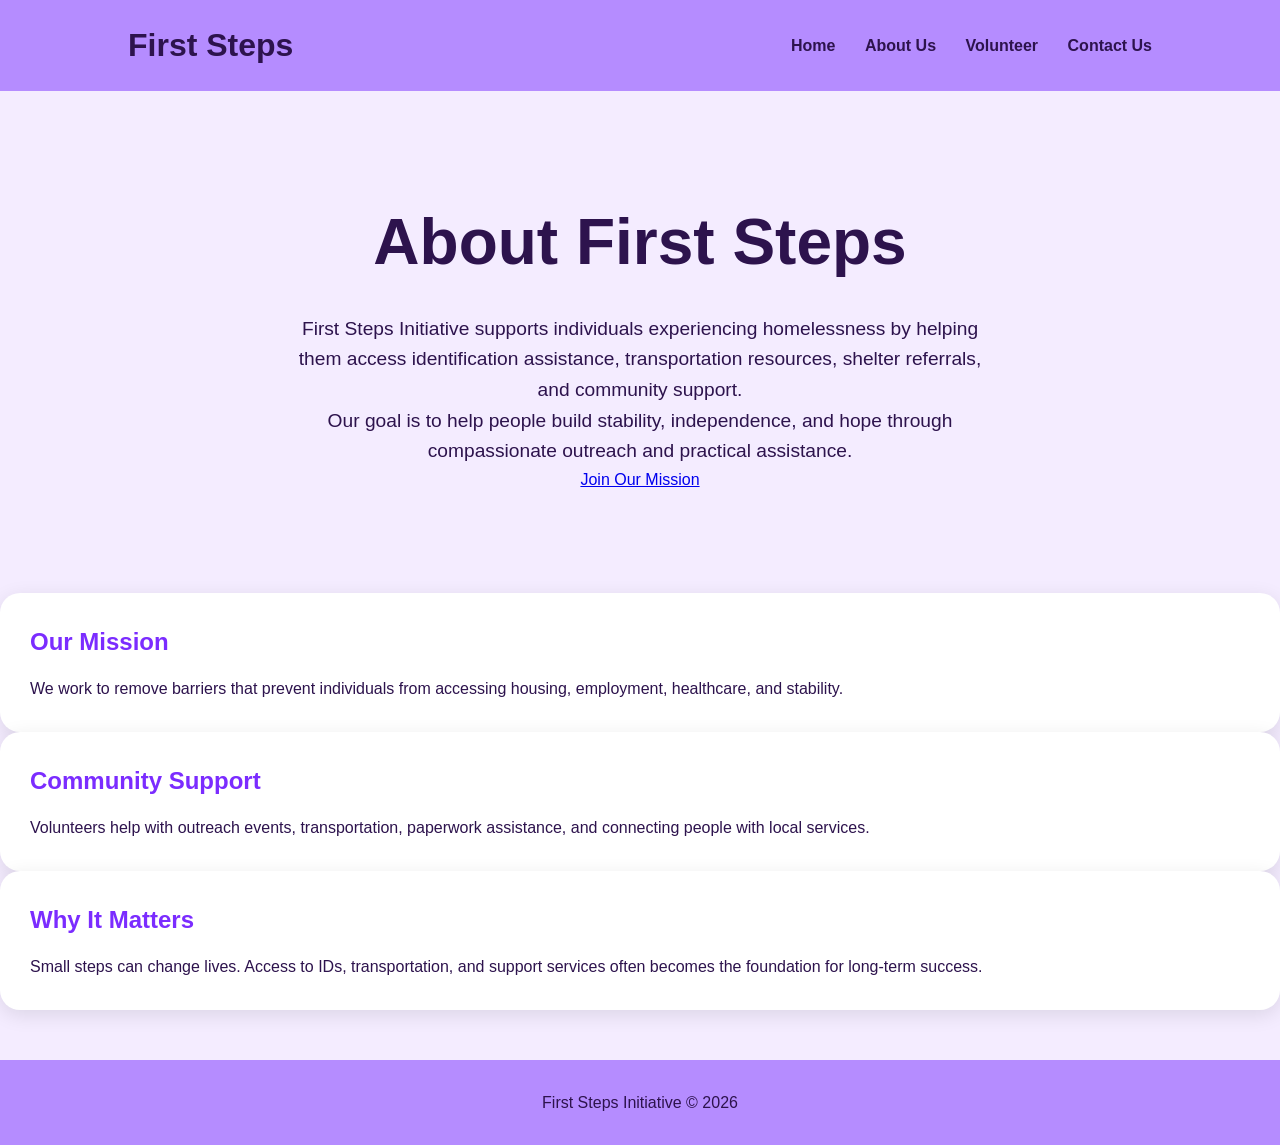
==== about.html @ 7b3c0972 "Fixed about us page" ====
<!DOCTYPE html>
<html lang="en">
<head>
    <meta charset="UTF-8" />
    <meta name="viewport" content="width=device-width, initial-scale=1.0" />
    <title>About Us - First Steps</title>
    <link rel="stylesheet" href="styles.css" />
</head>

<body>

<header>
    <div class="logo">First Steps</div>

    <nav>
        <a href="index.html">Home</a>
        <a href="about.html">About Us</a>
        <a href="volunteer.html">Volunteer</a>
        <a href="contact.html">Contact Us</a>
    </nav>
</header>

<section class="hero">
    <div class="hero-content">

        <div class="hero-text">
            <h1>About First Steps</h1>

            <p>
                First Steps Initiative supports individuals experiencing homelessness
                by helping them access identification assistance, transportation resources,
                shelter referrals, and community support.
            </p>

            <p>
                Our goal is to help people build stability, independence, and hope
                through compassionate outreach and practical assistance.
            </p>

            <a href="volunteer.html" class="btn">
                Join Our Mission
            </a>
        </div>

    </div>
</section>

<section class="cards-section">

    <div class="card">
        <h2>Our Mission</h2>

        <p>
            We work to remove barriers that prevent individuals from accessing housing,
            employment, healthcare, and stability.
        </p>
    </div>

    <div class="card">
        <h2>Community Support</h2>

        <p>
            Volunteers help with outreach events, transportation, paperwork assistance,
            and connecting people with local services.
        </p>
    </div>

    <div class="card">
        <h2>Why It Matters</h2>

        <p>
            Small steps can change lives. Access to IDs, transportation,
            and support services often becomes the foundation for long-term success.
        </p>
    </div>

</section>

<footer>
    <p>First Steps Initiative © 2026</p>
</footer>

</body>
---- styles.css ----
* {
    margin: 0;
    padding: 0;
    box-sizing: border-box;
}

body {
    font-family: Arial, sans-serif;
    background: #f4ecff;
    color: #2d134d;
    line-height: 1.6;
}

/* HEADER */

header {
    background: #b58cff;
    padding: 20px 10%;
    display: flex;
    justify-content: space-between;
    align-items: center;
}

.logo {
    font-size: 2rem;
    font-weight: bold;
}

nav a {
    text-decoration: none;
    color: #2d134d;
    margin-left: 25px;
    font-weight: bold;
    transition: 0.3s;
}

nav a:hover {
    color: white;
}

/* HERO SECTION */

.hero {
    text-align: center;
    padding: 100px 20px;
}

.hero h1 {
    font-size: 4rem;
    margin-bottom: 20px;
}

.hero p {
    max-width: 700px;
    margin: auto;
    font-size: 1.2rem;
}

.hero-btn {
    display: inline-block;
    margin-top: 30px;
    padding: 15px 35px;
    background: #7b2cff;
    color: white;
    text-decoration: none;
    border-radius: 12px;
    font-weight: bold;
    transition: 0.3s;
}

.hero-btn:hover {
    background: #5d16d1;
}

/* CARDS */

.cards {
    display: grid;
    grid-template-columns: repeat(auto-fit, minmax(250px, 1fr));
    gap: 25px;
    padding: 60px 10%;
}

.card {
    background: white;
    padding: 30px;
    border-radius: 20px;
    box-shadow: 0 5px 20px rgba(0,0,0,0.1);
}

.card h2 {
    margin-bottom: 15px;
    color: #7b2cff;
}

/* CONTACT FORM */

.contact-section {
    padding: 80px 10%;
}

.contact-section h1 {
    margin-bottom: 30px;
    text-align: center;
}

form {
    max-width: 600px;
    margin: auto;
    background: white;
    padding: 40px;
    border-radius: 20px;
    box-shadow: 0 5px 20px rgba(0,0,0,0.1);
}

form input,
form textarea {
    width: 100%;
    padding: 15px;
    margin-bottom: 20px;
    border: 1px solid #ccc;
    border-radius: 10px;
    font-size: 1rem;
}

form button {
    background: #7b2cff;
    color: white;
    border: none;
    padding: 15px 30px;
    border-radius: 10px;
    cursor: pointer;
    font-size: 1rem;
    font-weight: bold;
}

form button:hover {
    background: #5d16d1;
}

/* FOOTER */

footer {
    text-align: center;
    padding: 30px;
    background: #b58cff;
    margin-top: 50px;
}

/* MOBILE */

@media(max-width: 768px) {

    header {
        flex-direction: column;
        gap: 15px;
    }

    .hero h1 {
        font-size: 2.5rem;
    }
}
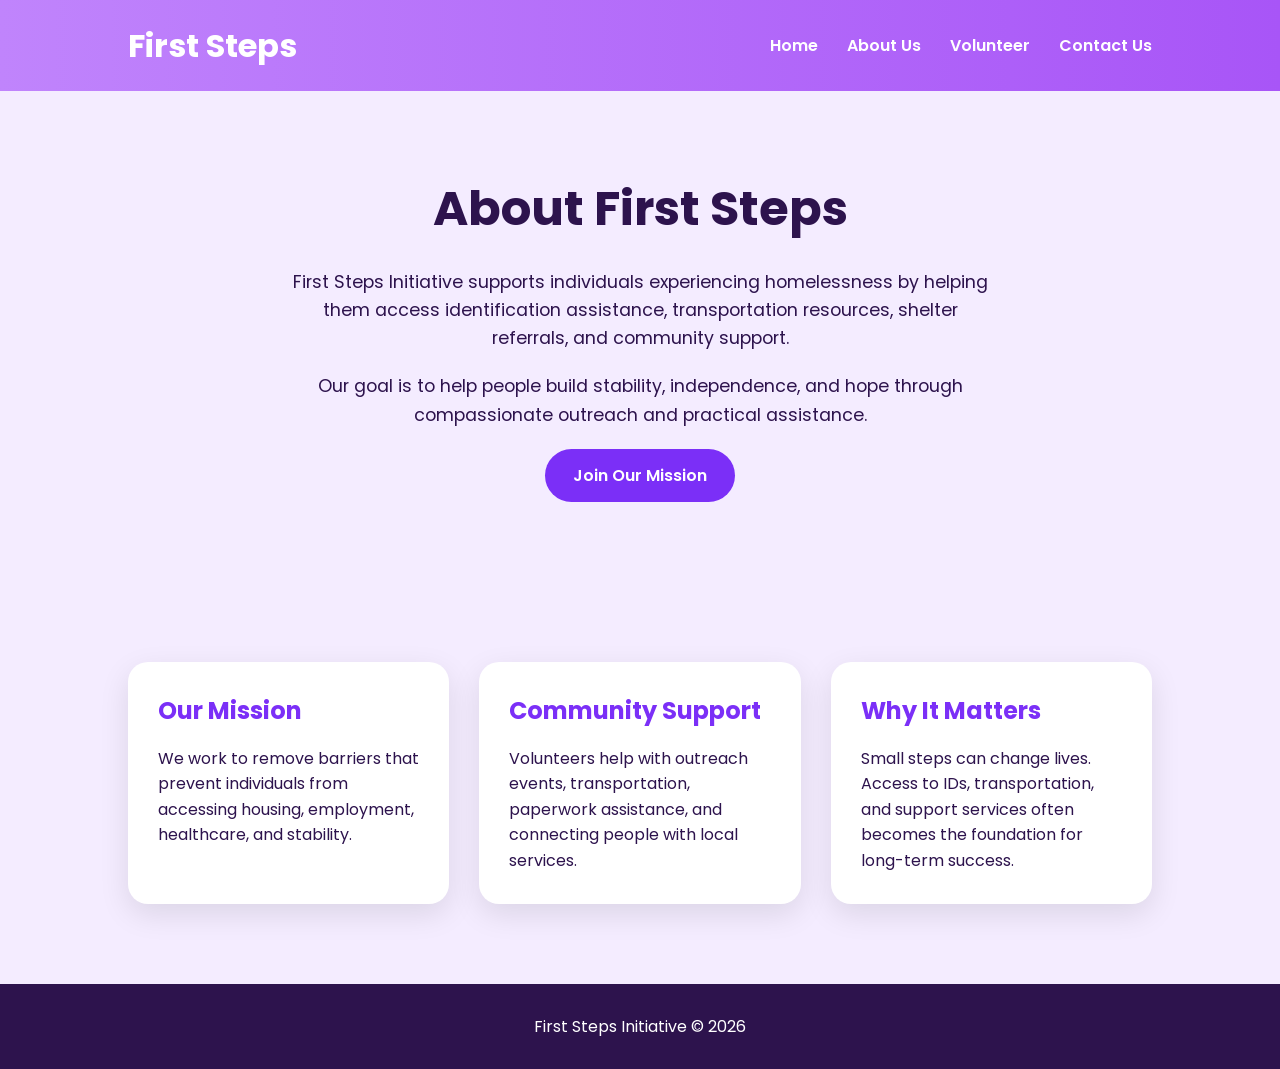
==== commit 65fa02a1: "Font layout" ====
--- a/about.html
+++ b/about.html
@@ -1,6 +1,7 @@
 <!DOCTYPE html>
 <html lang="en">
 <head>
+    <link rel="stylesheet" href="styles.css">
     <meta charset="UTF-8" />
     <meta name="viewport" content="width=device-width, initial-scale=1.0" />
     <title>About Us - First Steps</title>
--- a/styles.css
+++ b/styles.css
@@ -1,3 +1,7 @@
+/* RESET + FONT */
+
+@import url('https://fonts.googleapis.com/css2?family=Poppins:wght@300;400;600;700&display=swap');
+
 * {
     margin: 0;
     padding: 0;
@@ -5,7 +9,7 @@
 }
 
 body {
-    font-family: Arial, sans-serif;
+    font-family: 'Poppins', sans-serif;
     background: #f4ecff;
     color: #2d134d;
     line-height: 1.6;
@@ -14,149 +18,226 @@
 /* HEADER */
 
 header {
-    background: #b58cff;
+    background: linear-gradient(to right, #c084fc, #a855f7);
     padding: 20px 10%;
+
     display: flex;
     justify-content: space-between;
     align-items: center;
+
+    position: sticky;
+    top: 0;
+
+    z-index: 1000;
 }
 
 .logo {
     font-size: 2rem;
-    font-weight: bold;
-}
+    font-weight: 700;
+    color: white;
+}
+
+.logo img {
+    width: 140px;
+}
+
+/* NAVIGATION */
 
 nav a {
     text-decoration: none;
-    color: #2d134d;
+    color: white;
     margin-left: 25px;
-    font-weight: bold;
-    transition: 0.3s;
+    font-weight: 600;
+    transition: 0.3s ease;
 }
 
 nav a:hover {
-    color: white;
-}
-
-/* HERO SECTION */
+    opacity: 0.7;
+}
+
+/* HERO IMAGE SECTION */
+
+.hero-image {
+    height: 85vh;
+
+    background:
+        linear-gradient(rgba(60, 20, 90, 0.6),
+        rgba(60, 20, 90, 0.6)),
+        url('community.jpg');
+
+    background-size: cover;
+    background-position: center;
+
+    display: flex;
+    align-items: center;
+    justify-content: center;
+
+    text-align: center;
+    color: white;
+}
+
+.hero-overlay {
+    max-width: 700px;
+    padding: 20px;
+}
+
+.hero-overlay h1 {
+    font-size: 4rem;
+    margin-bottom: 20px;
+}
+
+.hero-overlay p {
+    font-size: 1.2rem;
+    margin-bottom: 30px;
+}
+
+/* BUTTONS */
+
+.btn {
+    display: inline-block;
+
+    background: #7b2ff7;
+    color: white;
+
+    padding: 14px 28px;
+
+    border-radius: 40px;
+
+    text-decoration: none;
+
+    font-weight: 600;
+
+    transition: 0.3s ease;
+}
+
+.btn:hover {
+    background: #5f1fd1;
+    transform: translateY(-2px);
+}
+
+/* GENERAL SECTIONS */
+
+section {
+    padding: 80px 10%;
+}
+
+/* HERO TEXT */
 
 .hero {
     text-align: center;
-    padding: 100px 20px;
-}
-
-.hero h1 {
-    font-size: 4rem;
-    margin-bottom: 20px;
-}
-
-.hero p {
+}
+
+.hero-text h1 {
+    font-size: 3rem;
+    margin-bottom: 20px;
+}
+
+.hero-text p {
     max-width: 700px;
     margin: auto;
-    font-size: 1.2rem;
-}
-
-.hero-btn {
-    display: inline-block;
-    margin-top: 30px;
-    padding: 15px 35px;
-    background: #7b2cff;
-    color: white;
-    text-decoration: none;
-    border-radius: 12px;
-    font-weight: bold;
-    transition: 0.3s;
-}
-
-.hero-btn:hover {
-    background: #5d16d1;
+    margin-bottom: 20px;
+    font-size: 1.1rem;
 }
 
 /* CARDS */
 
-.cards {
-    display: grid;
-    grid-template-columns: repeat(auto-fit, minmax(250px, 1fr));
-    gap: 25px;
-    padding: 60px 10%;
+.cards-section {
+    display: flex;
+    gap: 30px;
+    flex-wrap: wrap;
 }
 
 .card {
     background: white;
+
     padding: 30px;
+
     border-radius: 20px;
-    box-shadow: 0 5px 20px rgba(0,0,0,0.1);
+
+    box-shadow: 0 10px 30px rgba(0,0,0,0.1);
+
+    flex: 1;
+    min-width: 250px;
+
+    transition: 0.3s ease;
+}
+
+.card:hover {
+    transform: translateY(-5px);
 }
 
 .card h2 {
     margin-bottom: 15px;
-    color: #7b2cff;
+    color: #7b2ff7;
 }
 
 /* CONTACT FORM */
 
-.contact-section {
-    padding: 80px 10%;
-}
-
-.contact-section h1 {
-    margin-bottom: 30px;
-    text-align: center;
-}
-
-form {
+.contact-form {
     max-width: 600px;
     margin: auto;
+
     background: white;
+
     padding: 40px;
+
     border-radius: 20px;
-    box-shadow: 0 5px 20px rgba(0,0,0,0.1);
-}
-
-form input,
-form textarea {
+
+    box-shadow: 0 10px 30px rgba(0,0,0,0.1);
+}
+
+.contact-form input,
+.contact-form textarea {
     width: 100%;
+
     padding: 15px;
-    margin-bottom: 20px;
-    border: 1px solid #ccc;
+
+    margin-bottom: 20px;
+
+    border: 1px solid #ddd;
+
     border-radius: 10px;
+
     font-size: 1rem;
 }
 
-form button {
-    background: #7b2cff;
-    color: white;
+.contact-form button {
     border: none;
-    padding: 15px 30px;
-    border-radius: 10px;
     cursor: pointer;
-    font-size: 1rem;
-    font-weight: bold;
-}
-
-form button:hover {
-    background: #5d16d1;
 }
 
 /* FOOTER */
 
 footer {
+    background: #2d134d;
+    color: white;
+
     text-align: center;
+
     padding: 30px;
-    background: #b58cff;
-    margin-top: 50px;
-}
-
-/* MOBILE */
-
-@media(max-width: 768px) {
+}
+
+/* MOBILE RESPONSIVE */
+
+@media (max-width: 768px) {
 
     header {
         flex-direction: column;
         gap: 15px;
     }
 
-    .hero h1 {
+    nav {
+        display: flex;
+        flex-wrap: wrap;
+        justify-content: center;
+    }
+
+    .hero-overlay h1 {
         font-size: 2.5rem;
     }
+
+    .cards-section {
+        flex-direction: column;
+    }
+
 }
--- a/styles.css
+++ b/styles.css
@@ -1,3 +1,7 @@
+/* RESET + FONT */
+
+@import url('https://fonts.googleapis.com/css2?family=Poppins:wght@300;400;600;700&display=swap');
+
 * {
     margin: 0;
     padding: 0;
@@ -5,7 +9,7 @@
 }
 
 body {
-    font-family: Arial, sans-serif;
+    font-family: 'Poppins', sans-serif;
     background: #f4ecff;
     color: #2d134d;
     line-height: 1.6;
@@ -14,149 +18,226 @@
 /* HEADER */
 
 header {
-    background: #b58cff;
+    background: linear-gradient(to right, #c084fc, #a855f7);
     padding: 20px 10%;
+
     display: flex;
     justify-content: space-between;
     align-items: center;
+
+    position: sticky;
+    top: 0;
+
+    z-index: 1000;
 }
 
 .logo {
     font-size: 2rem;
-    font-weight: bold;
-}
+    font-weight: 700;
+    color: white;
+}
+
+.logo img {
+    width: 140px;
+}
+
+/* NAVIGATION */
 
 nav a {
     text-decoration: none;
-    color: #2d134d;
+    color: white;
     margin-left: 25px;
-    font-weight: bold;
-    transition: 0.3s;
+    font-weight: 600;
+    transition: 0.3s ease;
 }
 
 nav a:hover {
-    color: white;
-}
-
-/* HERO SECTION */
+    opacity: 0.7;
+}
+
+/* HERO IMAGE SECTION */
+
+.hero-image {
+    height: 85vh;
+
+    background:
+        linear-gradient(rgba(60, 20, 90, 0.6),
+        rgba(60, 20, 90, 0.6)),
+        url('community.jpg');
+
+    background-size: cover;
+    background-position: center;
+
+    display: flex;
+    align-items: center;
+    justify-content: center;
+
+    text-align: center;
+    color: white;
+}
+
+.hero-overlay {
+    max-width: 700px;
+    padding: 20px;
+}
+
+.hero-overlay h1 {
+    font-size: 4rem;
+    margin-bottom: 20px;
+}
+
+.hero-overlay p {
+    font-size: 1.2rem;
+    margin-bottom: 30px;
+}
+
+/* BUTTONS */
+
+.btn {
+    display: inline-block;
+
+    background: #7b2ff7;
+    color: white;
+
+    padding: 14px 28px;
+
+    border-radius: 40px;
+
+    text-decoration: none;
+
+    font-weight: 600;
+
+    transition: 0.3s ease;
+}
+
+.btn:hover {
+    background: #5f1fd1;
+    transform: translateY(-2px);
+}
+
+/* GENERAL SECTIONS */
+
+section {
+    padding: 80px 10%;
+}
+
+/* HERO TEXT */
 
 .hero {
     text-align: center;
-    padding: 100px 20px;
-}
-
-.hero h1 {
-    font-size: 4rem;
-    margin-bottom: 20px;
-}
-
-.hero p {
+}
+
+.hero-text h1 {
+    font-size: 3rem;
+    margin-bottom: 20px;
+}
+
+.hero-text p {
     max-width: 700px;
     margin: auto;
-    font-size: 1.2rem;
-}
-
-.hero-btn {
-    display: inline-block;
-    margin-top: 30px;
-    padding: 15px 35px;
-    background: #7b2cff;
-    color: white;
-    text-decoration: none;
-    border-radius: 12px;
-    font-weight: bold;
-    transition: 0.3s;
-}
-
-.hero-btn:hover {
-    background: #5d16d1;
+    margin-bottom: 20px;
+    font-size: 1.1rem;
 }
 
 /* CARDS */
 
-.cards {
-    display: grid;
-    grid-template-columns: repeat(auto-fit, minmax(250px, 1fr));
-    gap: 25px;
-    padding: 60px 10%;
+.cards-section {
+    display: flex;
+    gap: 30px;
+    flex-wrap: wrap;
 }
 
 .card {
     background: white;
+
     padding: 30px;
+
     border-radius: 20px;
-    box-shadow: 0 5px 20px rgba(0,0,0,0.1);
+
+    box-shadow: 0 10px 30px rgba(0,0,0,0.1);
+
+    flex: 1;
+    min-width: 250px;
+
+    transition: 0.3s ease;
+}
+
+.card:hover {
+    transform: translateY(-5px);
 }
 
 .card h2 {
     margin-bottom: 15px;
-    color: #7b2cff;
+    color: #7b2ff7;
 }
 
 /* CONTACT FORM */
 
-.contact-section {
-    padding: 80px 10%;
-}
-
-.contact-section h1 {
-    margin-bottom: 30px;
-    text-align: center;
-}
-
-form {
+.contact-form {
     max-width: 600px;
     margin: auto;
+
     background: white;
+
     padding: 40px;
+
     border-radius: 20px;
-    box-shadow: 0 5px 20px rgba(0,0,0,0.1);
-}
-
-form input,
-form textarea {
+
+    box-shadow: 0 10px 30px rgba(0,0,0,0.1);
+}
+
+.contact-form input,
+.contact-form textarea {
     width: 100%;
+
     padding: 15px;
-    margin-bottom: 20px;
-    border: 1px solid #ccc;
+
+    margin-bottom: 20px;
+
+    border: 1px solid #ddd;
+
     border-radius: 10px;
+
     font-size: 1rem;
 }
 
-form button {
-    background: #7b2cff;
-    color: white;
+.contact-form button {
     border: none;
-    padding: 15px 30px;
-    border-radius: 10px;
     cursor: pointer;
-    font-size: 1rem;
-    font-weight: bold;
-}
-
-form button:hover {
-    background: #5d16d1;
 }
 
 /* FOOTER */
 
 footer {
+    background: #2d134d;
+    color: white;
+
     text-align: center;
+
     padding: 30px;
-    background: #b58cff;
-    margin-top: 50px;
-}
-
-/* MOBILE */
-
-@media(max-width: 768px) {
+}
+
+/* MOBILE RESPONSIVE */
+
+@media (max-width: 768px) {
 
     header {
         flex-direction: column;
         gap: 15px;
     }
 
-    .hero h1 {
+    nav {
+        display: flex;
+        flex-wrap: wrap;
+        justify-content: center;
+    }
+
+    .hero-overlay h1 {
         font-size: 2.5rem;
     }
+
+    .cards-section {
+        flex-direction: column;
+    }
+
 }
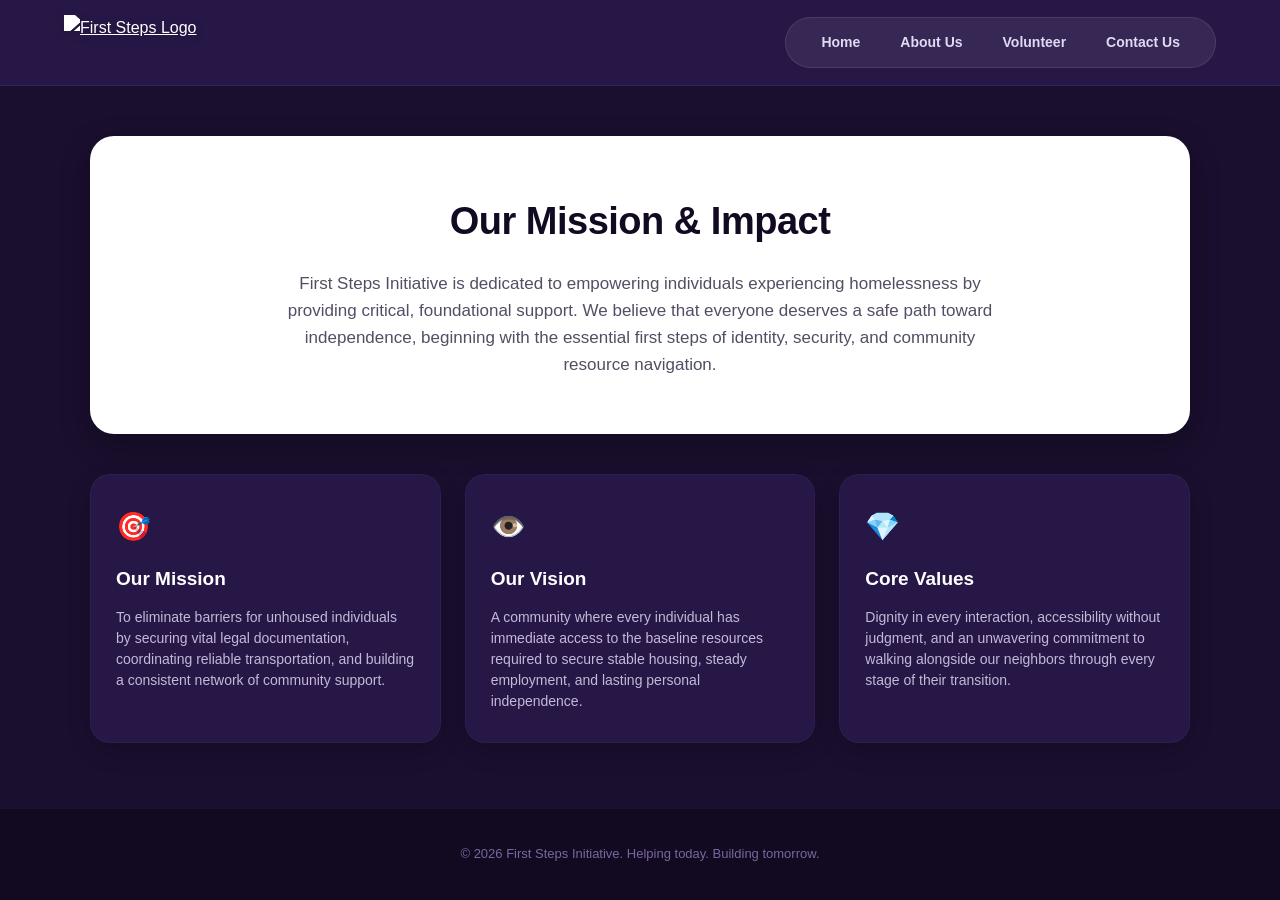
==== commit f7674c2c: "Restarted website" ====
--- a/about.html
+++ b/about.html
@@ -1,84 +1,61 @@
 <!DOCTYPE html>
 <html lang="en">
 <head>
+    <meta charset="UTF-8">
+    <meta name="viewport" content="width=device-width, initial-scale=1.0">
+    <title>About Us - First Steps Initiative</title>
     <link rel="stylesheet" href="styles.css">
-    <meta charset="UTF-8" />
-    <meta name="viewport" content="width=device-width, initial-scale=1.0" />
-    <title>About Us - First Steps</title>
-    <link rel="stylesheet" href="styles.css" />
 </head>
-
 <body>
 
-<header>
-    <div class="logo">First Steps</div>
-
-    <nav>
-        <a href="index.html">Home</a>
-        <a href="about.html">About Us</a>
-        <a href="volunteer.html">Volunteer</a>
-        <a href="contact.html">Contact Us</a>
-    </nav>
-</header>
-
-<section class="hero">
-    <div class="hero-content">
-
-        <div class="hero-text">
-            <h1>About First Steps</h1>
-
-            <p>
-                First Steps Initiative supports individuals experiencing homelessness
-                by helping them access identification assistance, transportation resources,
-                shelter referrals, and community support.
-            </p>
-
-            <p>
-                Our goal is to help people build stability, independence, and hope
-                through compassionate outreach and practical assistance.
-            </p>
-
-            <a href="volunteer.html" class="btn">
-                Join Our Mission
+    <header class="main-header">
+        <div class="logo-container">
+            <a href="index.html">
+                <img src="images/firststepslogo.png" alt="First Steps Logo" class="logo-img">
             </a>
         </div>
+        <nav class="nav-bubble">
+            <a href="index.html">Home</a>
+            <a href="about.html">About Us</a>
+            <a href="volunteer.html">Volunteer</a>
+            <a href="contact.html">Contact Us</a>
+        </nav>
+    </header>
 
-    </div>
-</section>
+    <main class="page-container">
+        
+        <section class="hero-card">
+            <h1>Our Mission & Impact</h1>
+            <p>First Steps Initiative is dedicated to empowering individuals experiencing homelessness by providing critical, foundational support. We believe that everyone deserves a safe path toward independence, beginning with the essential first steps of identity, security, and community resource navigation.</p>
+        </section>
 
-<section class="cards-section">
+        <section class="services-grid">
+            
+            <div class="service-card">
+                <div class="card-icon">🎯</div>
+                <h3>Our Mission</h3>
+                <p>To eliminate barriers for unhoused individuals by securing vital legal documentation, coordinating reliable transportation, and building a consistent network of community support.</p>
+            </div>
 
-    <div class="card">
-        <h2>Our Mission</h2>
+            <div class="service-card">
+                <div class="card-icon">👁️</div>
+                <h3>Our Vision</h3>
+                <p>A community where every individual has immediate access to the baseline resources required to secure stable housing, steady employment, and lasting personal independence.</p>
+            </div>
 
-        <p>
-            We work to remove barriers that prevent individuals from accessing housing,
-            employment, healthcare, and stability.
-        </p>
-    </div>
+            <div class="service-card">
+                <div class="card-icon">💎</div>
+                <h3>Core Values</h3>
+                <p>Dignity in every interaction, accessibility without judgment, and an unwavering commitment to walking alongside our neighbors through every stage of their transition.</p>
+            </div>
 
-    <div class="card">
-        <h2>Community Support</h2>
+        </section>
 
-        <p>
-            Volunteers help with outreach events, transportation, paperwork assistance,
-            and connecting people with local services.
-        </p>
-    </div>
+    </main>
 
-    <div class="card">
-        <h2>Why It Matters</h2>
+    <footer class="main-footer">
+        <p>&copy; 2026 First Steps Initiative. Helping today. Building tomorrow.</p>
+    </footer>
 
-        <p>
-            Small steps can change lives. Access to IDs, transportation,
-            and support services often becomes the foundation for long-term success.
-        </p>
-    </div>
-
-</section>
-
-<footer>
-    <p>First Steps Initiative © 2026</p>
-</footer>
-
-</body>+</body>
+</html>
--- a/styles.css
+++ b/styles.css
@@ -1,7 +1,6 @@
-/* RESET + FONT */
-
-@import url('https://fonts.googleapis.com/css2?family=Poppins:wght@300;400;600;700&display=swap');
-
+/* ==========================================
+   1. CORE GLOBAL STYLES & BACKGROUND
+   ========================================== */
 * {
     margin: 0;
     padding: 0;
@@ -9,235 +8,277 @@
 }
 
 body {
-    font-family: 'Poppins', sans-serif;
-    background: #f4ecff;
-    color: #2d134d;
+    font-family: -apple-system, BlinkMacSystemFont, "Segoe UI", Roboto, Helvetica, Arial, sans-serif;
+    background-color: #1a0f2e; /* Deep, rich premium dark purple canvas */
+    color: #ffffff;
     line-height: 1.6;
-}
-
-/* HEADER */
-
-header {
-    background: linear-gradient(to right, #c084fc, #a855f7);
-    padding: 20px 10%;
-
+    display: flex;
+    flex-direction: column;
+    min-height: 100vh;
+}
+
+/* Container keeping your elements neatly spaced */
+.page-container {
+    max-width: 1100px;
+    width: 90%;
+    margin: 50px auto;
+    flex: 1;
+}
+
+/* ==========================================
+   2. REFRESHED NAV BAR STYLES
+   ========================================== */
+.main-header {
+    background-color: #271747; /* Slightly lighter deep purple for depth */
+    padding: 15px 5%;
     display: flex;
     justify-content: space-between;
     align-items: center;
-
-    position: sticky;
-    top: 0;
-
-    z-index: 1000;
-}
-
-.logo {
-    font-size: 2rem;
+    border-bottom: 1px solid rgba(255, 255, 255, 0.05);
+}
+
+.logo-img {
+    height: 55px;
+    width: auto;
+    display: block;
+    /* Keeps logo perfectly clean on dark backgrounds */
+    filter: brightness(0) invert(1) drop-shadow(0 2px 4px rgba(0,0,0,0.2)); 
+}
+
+/* The Navigation Capsule Pill */
+header nav.nav-bubble {
+    display: inline-flex;
+    background-color: rgba(255, 255, 255, 0.07); /* Smooth glassmorphic look */
+    padding: 5px 15px;            
+    border-radius: 50px;          
+    align-items: center;
+    border: 1px solid rgba(255, 255, 255, 0.1);
+}
+
+header nav.nav-bubble a {
+    color: #e2d9f3;    
+    margin: 0 4px;               
+    padding: 8px 16px;
+    text-decoration: none;
+    font-weight: 600;
+    font-size: 14px;
+    transition: all 0.25s ease;    
+    border-radius: 25px;
+}
+
+/* Crisp White Hover Button Tab */
+header nav.nav-bubble a:hover {
+    background-color: #ffffff; 
+    color: #1a0f2e;            
+    box-shadow: 0 4px 12px rgba(0, 0, 0, 0.15); 
+}
+
+/* ==========================================
+   3. MODERN HERO BLOCK
+   ========================================== */
+.hero-card {
+    background: #ffffff;
+    color: #1a0f2e; /* Deep purple contrast text */
+    padding: 55px 40px;
+    border-radius: 24px; /* Sleek modern rounding */
+    text-align: center;
+    box-shadow: 0 10px 30px rgba(0, 0, 0, 0.3);
+    margin-bottom: 40px;
+    display: flex;
+    flex-direction: column;
+    align-items: center;
+}
+
+.hero-card h1 {
+    font-size: 38px;
+    font-weight: 800;
+    margin-bottom: 18px;
+    letter-spacing: -0.5px;
+    color: #120a21;
+}
+
+.hero-card p {
+    color: #554d63;
+    font-size: 17px;
+    max-width: 720px;
+    margin: 0 auto;
+}
+
+/* Horizontal Tagline Subtext Divider Grid */
+.tagline-container {
+    margin: 25px 0 5px 0;
+    font-size: 13px;
     font-weight: 700;
-    color: white;
-}
-
-.logo img {
-    width: 140px;
-}
-
-/* NAVIGATION */
-
-nav a {
+    color: #7b669e;
+    text-transform: uppercase;
+    letter-spacing: 1px;
+}
+
+.tag-divider {
+    color: #8a4fff; 
+    margin: 0 10px;
+}
+
+/* ==========================================
+   4. SEAMLESS CALL-TO-ACTION BUTTON
+   ========================================== */
+.hero-btn {
+    display: inline-block;
+    background-color: #8a4fff; /* Bright royal purple accent */
+    color: #ffffff !important;
+    padding: 14px 36px;
     text-decoration: none;
-    color: white;
-    margin-left: 25px;
     font-weight: 600;
-    transition: 0.3s ease;
-}
-
-nav a:hover {
-    opacity: 0.7;
-}
-
-/* HERO IMAGE SECTION */
-
-.hero-image {
-    height: 85vh;
-
-    background:
-        linear-gradient(rgba(60, 20, 90, 0.6),
-        rgba(60, 20, 90, 0.6)),
-        url('community.jpg');
-
-    background-size: cover;
-    background-position: center;
-
-    display: flex;
-    align-items: center;
-    justify-content: center;
-
+    font-size: 16px;
+    border-radius: 50px;
+    margin-top: 25px;
+    transition: all 0.2s cubic-bezier(0.4, 0, 0.2, 1);
+    box-shadow: 0 4px 15px rgba(138, 79, 255, 0.3);
+}
+
+.hero-btn:hover {
+    background-color: #7236e2;
+    transform: translateY(-2px);
+    box-shadow: 0 6px 20px rgba(138, 79, 255, 0.45);
+}
+
+/* ==========================================
+   5. THREE-COLUMN SERVICE CARD GRID
+   ========================================== */
+.services-grid {
+    display: flex;
+    justify-content: space-between;
+    gap: 24px;
+}
+
+.service-card {
+    background: #271747; /* Matches internal container color palette */
+    padding: 30px 25px;
+    border-radius: 20px;
+    flex: 1;
+    border: 1px solid rgba(255, 255, 255, 0.03);
+    box-shadow: 0 8px 24px rgba(0, 0, 0, 0.15);
+    transition: transform 0.2s ease, border-color 0.2s ease;
+}
+
+.service-card:hover {
+    transform: translateY(-4px);
+    border-color: rgba(138, 79, 255, 0.3);
+}
+
+.card-icon {
+    font-size: 28px;
+    margin-bottom: 15px;
+}
+
+.service-card h3 {
+    font-size: 19px;
+    font-weight: 700;
+    margin-bottom: 12px;
+    color: #ffffff;
+}
+
+.service-card p {
+    color: #c4b9d8;
+    font-size: 14px;
+    line-height: 1.5;
+}
+
+/* Responsive optimization for smaller monitors/laptops */
+/* Responsive optimization for mobile phones */
+@media (max-width: 768px) {
+    .main-header {
+        flex-direction: column; /* Stacks logo above the menu on small phones */
+        gap: 15px;
+        text-align: center;
+    }
+
+    .services-grid {
+        flex-direction: column; /* Stacks the lower cards vertically */
+    }
+    
+    .hero-card h1 {
+        font-size: 28px; /* Slightly shrinks text so headers don't look giant on a phone */
+    }
+}
+
+/* ==========================================
+   6. CLEAN FOOTER STYLES
+   ========================================== */
+.main-footer {
     text-align: center;
-    color: white;
-}
-
-.hero-overlay {
-    max-width: 700px;
-    padding: 20px;
-}
-
-.hero-overlay h1 {
-    font-size: 4rem;
-    margin-bottom: 20px;
-}
-
-.hero-overlay p {
-    font-size: 1.2rem;
-    margin-bottom: 30px;
-}
-
-/* BUTTONS */
-
-.btn {
-    display: inline-block;
-
-    background: #7b2ff7;
-    color: white;
-
-    padding: 14px 28px;
-
-    border-radius: 40px;
-
-    text-decoration: none;
-
-    font-weight: 600;
-
-    transition: 0.3s ease;
-}
-
-.btn:hover {
-    background: #5f1fd1;
-    transform: translateY(-2px);
-}
-
-/* GENERAL SECTIONS */
-
-section {
-    padding: 80px 10%;
-}
-
-/* HERO TEXT */
-
-.hero {
+    padding: 35px 20px;
+    background-color: #120a21;
+    color: #7b669e;
+    font-size: 13px;
+    border-top: 1px solid rgba(255, 255, 255, 0.03);
+}
+
+/* ==========================================
+   7. VOLUNTEER FORM SPECIFIC STYLES
+   ========================================== */
+.layout-split {
+    align-items: stretch;
+}
+
+.info-panel {
+    background: #271747;
+}
+
+.form-panel {
+    background: #271747;
+    text-align: left;
+}
+
+.volunteer-form {
+    display: flex;
+    flex-direction: column;
+    gap: 15px;
+}
+
+.form-group {
+    display: flex;
+    flex-direction: column;
+    gap: 6px;
+}
+
+.form-group label {
+    font-size: 12px;
+    font-weight: 700;
+    text-transform: uppercase;
+    color: #e2d9f3;
+    letter-spacing: 0.5px;
+}
+
+.form-group input,
+.form-group select,
+.form-group textarea {
+    width: 100%;
+    padding: 12px;
+    background-color: #1a0f2e;
+    border: 1px solid rgba(255, 255, 255, 0.1);
+    border-radius: 8px;
+    color: #ffffff;
+    font-family: inherit;
+    font-size: 14px;
+    transition: border-color 0.2s;
+}
+
+.form-group input:focus,
+.form-group select:focus,
+.form-group textarea:focus {
+    outline: none;
+    border-color: #8a4fff;
+}
+
+.form-group textarea {
+    resize: vertical;
+}
+
+.form-submit {
+    margin: 10px 0 0 0 !important;
+    width: 100%;
     text-align: center;
-}
-
-.hero-text h1 {
-    font-size: 3rem;
-    margin-bottom: 20px;
-}
-
-.hero-text p {
-    max-width: 700px;
-    margin: auto;
-    margin-bottom: 20px;
-    font-size: 1.1rem;
-}
-
-/* CARDS */
-
-.cards-section {
-    display: flex;
-    gap: 30px;
-    flex-wrap: wrap;
-}
-
-.card {
-    background: white;
-
-    padding: 30px;
-
-    border-radius: 20px;
-
-    box-shadow: 0 10px 30px rgba(0,0,0,0.1);
-
-    flex: 1;
-    min-width: 250px;
-
-    transition: 0.3s ease;
-}
-
-.card:hover {
-    transform: translateY(-5px);
-}
-
-.card h2 {
-    margin-bottom: 15px;
-    color: #7b2ff7;
-}
-
-/* CONTACT FORM */
-
-.contact-form {
-    max-width: 600px;
-    margin: auto;
-
-    background: white;
-
-    padding: 40px;
-
-    border-radius: 20px;
-
-    box-shadow: 0 10px 30px rgba(0,0,0,0.1);
-}
-
-.contact-form input,
-.contact-form textarea {
-    width: 100%;
-
-    padding: 15px;
-
-    margin-bottom: 20px;
-
-    border: 1px solid #ddd;
-
-    border-radius: 10px;
-
-    font-size: 1rem;
-}
-
-.contact-form button {
+    cursor: pointer;
     border: none;
-    cursor: pointer;
-}
-
-/* FOOTER */
-
-footer {
-    background: #2d134d;
-    color: white;
-
-    text-align: center;
-
-    padding: 30px;
-}
-
-/* MOBILE RESPONSIVE */
-
-@media (max-width: 768px) {
-
-    header {
-        flex-direction: column;
-        gap: 15px;
-    }
-
-    nav {
-        display: flex;
-        flex-wrap: wrap;
-        justify-content: center;
-    }
-
-    .hero-overlay h1 {
-        font-size: 2.5rem;
-    }
-
-    .cards-section {
-        flex-direction: column;
-    }
-
 }
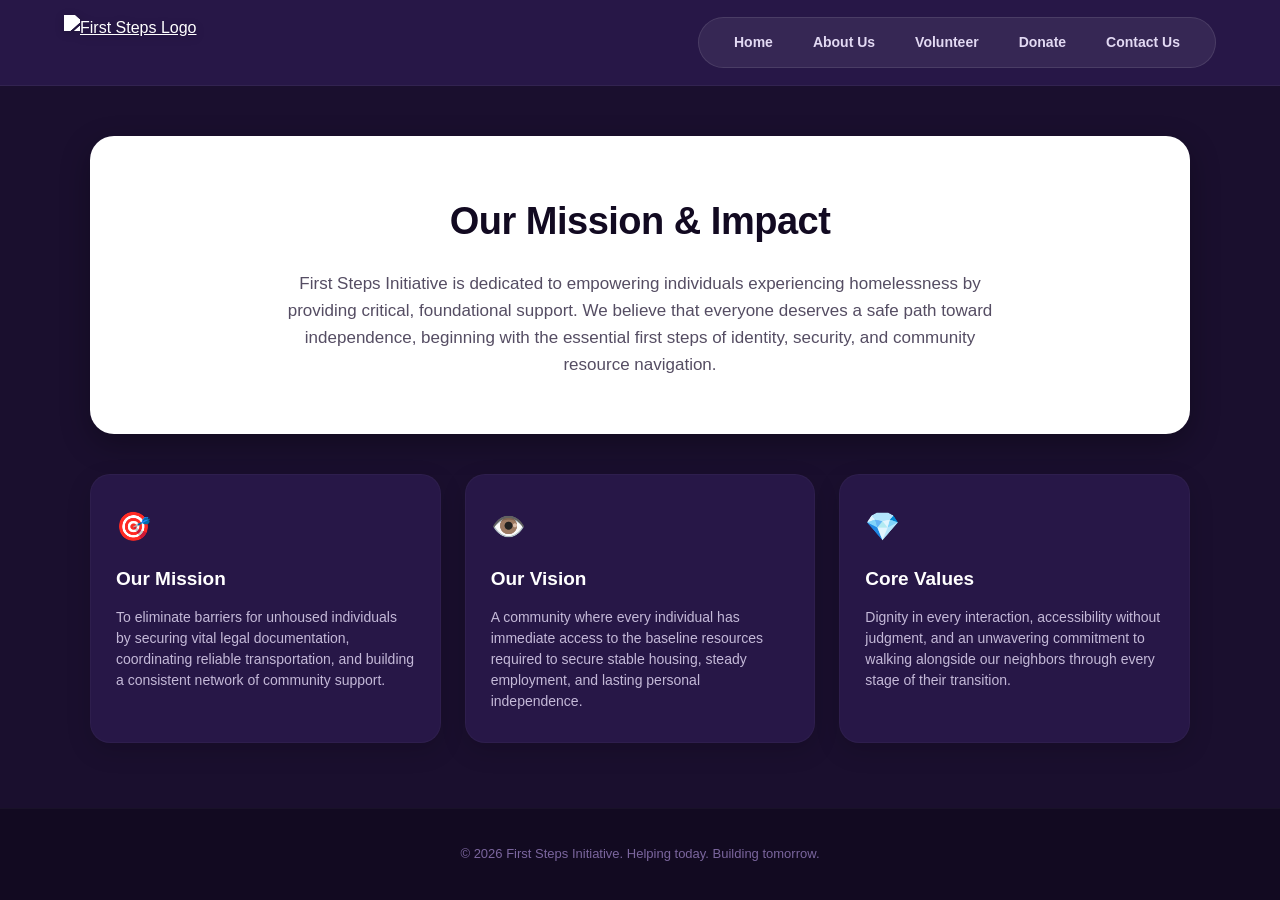
==== commit 3428b454: "Fixed website" ====
--- a/about.html
+++ b/about.html
@@ -14,10 +14,11 @@
                 <img src="images/firststepslogo.png" alt="First Steps Logo" class="logo-img">
             </a>
         </div>
-        <nav class="nav-bubble">
+       <nav class="nav-bubble">
             <a href="index.html">Home</a>
             <a href="about.html">About Us</a>
             <a href="volunteer.html">Volunteer</a>
+            <a href="donate.html">Donate</a>
             <a href="contact.html">Contact Us</a>
         </nav>
     </header>
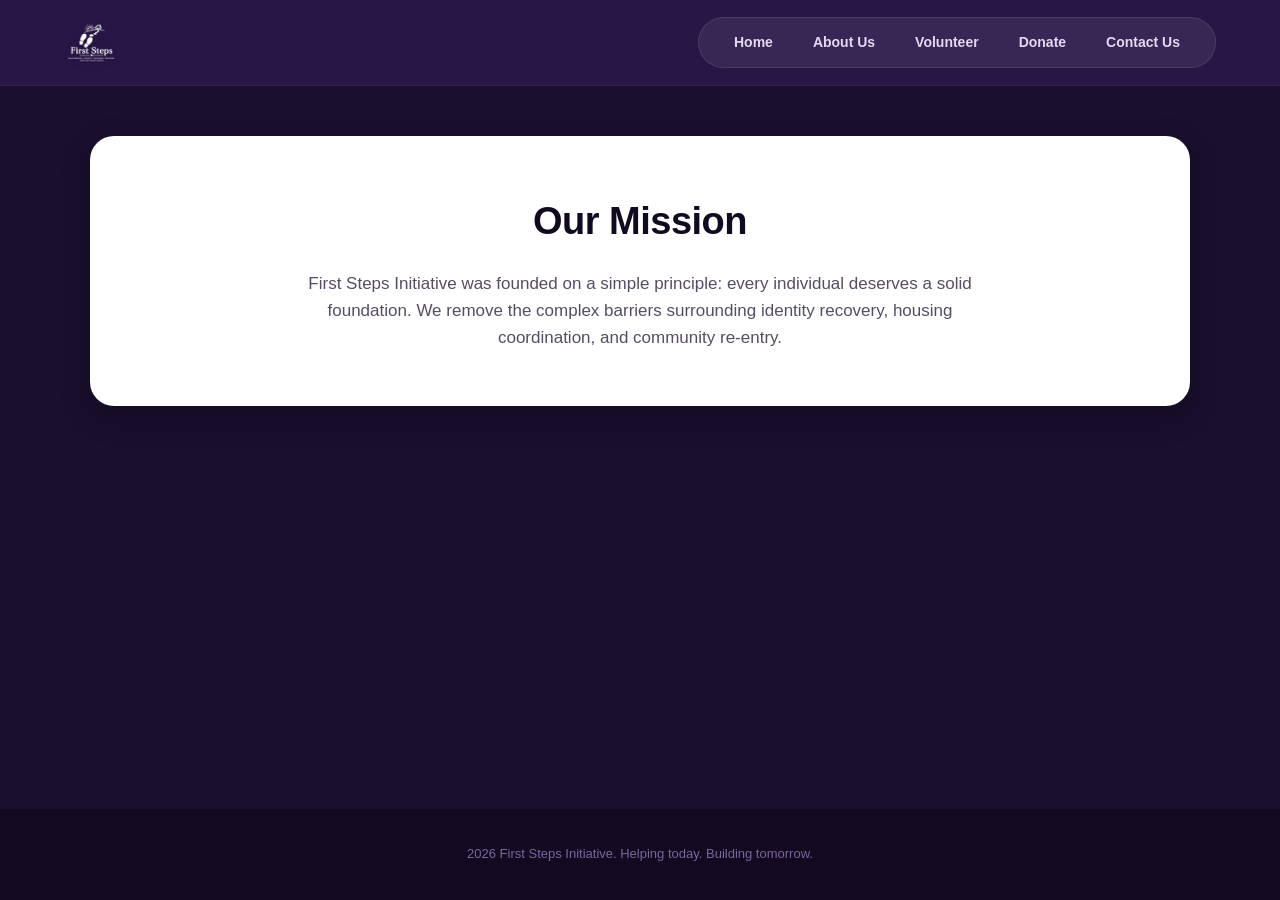
==== commit 0f11bcc2: "logo" ====
--- a/about.html
+++ b/about.html
@@ -11,10 +11,10 @@
     <header class="main-header">
         <div class="logo-container">
             <a href="index.html">
-                <img src="images/firststepslogo.png" alt="First Steps Logo" class="logo-img">
+                <img src="images/firststepslogo.png" alt="First Steps Logo" class="logo-img" style="max-height: 80px; width: auto; display: block;">
             </a>
         </div>
-       <nav class="nav-bubble">
+        <nav class="nav-bubble">
             <a href="index.html">Home</a>
             <a href="about.html">About Us</a>
             <a href="volunteer.html">Volunteer</a>
@@ -24,38 +24,14 @@
     </header>
 
     <main class="page-container">
-        
         <section class="hero-card">
-            <h1>Our Mission & Impact</h1>
-            <p>First Steps Initiative is dedicated to empowering individuals experiencing homelessness by providing critical, foundational support. We believe that everyone deserves a safe path toward independence, beginning with the essential first steps of identity, security, and community resource navigation.</p>
+            <h1>Our Mission</h1>
+            <p>First Steps Initiative was founded on a simple principle: every individual deserves a solid foundation. We remove the complex barriers surrounding identity recovery, housing coordination, and community re-entry.</p>
         </section>
-
-        <section class="services-grid">
-            
-            <div class="service-card">
-                <div class="card-icon">🎯</div>
-                <h3>Our Mission</h3>
-                <p>To eliminate barriers for unhoused individuals by securing vital legal documentation, coordinating reliable transportation, and building a consistent network of community support.</p>
-            </div>
-
-            <div class="service-card">
-                <div class="card-icon">👁️</div>
-                <h3>Our Vision</h3>
-                <p>A community where every individual has immediate access to the baseline resources required to secure stable housing, steady employment, and lasting personal independence.</p>
-            </div>
-
-            <div class="service-card">
-                <div class="card-icon">💎</div>
-                <h3>Core Values</h3>
-                <p>Dignity in every interaction, accessibility without judgment, and an unwavering commitment to walking alongside our neighbors through every stage of their transition.</p>
-            </div>
-
-        </section>
-
     </main>
 
     <footer class="main-footer">
-        <p>&copy; 2026 First Steps Initiative. Helping today. Building tomorrow.</p>
+        <p>2026 First Steps Initiative. Helping today. Building tomorrow.</p>
     </footer>
 
 </body>
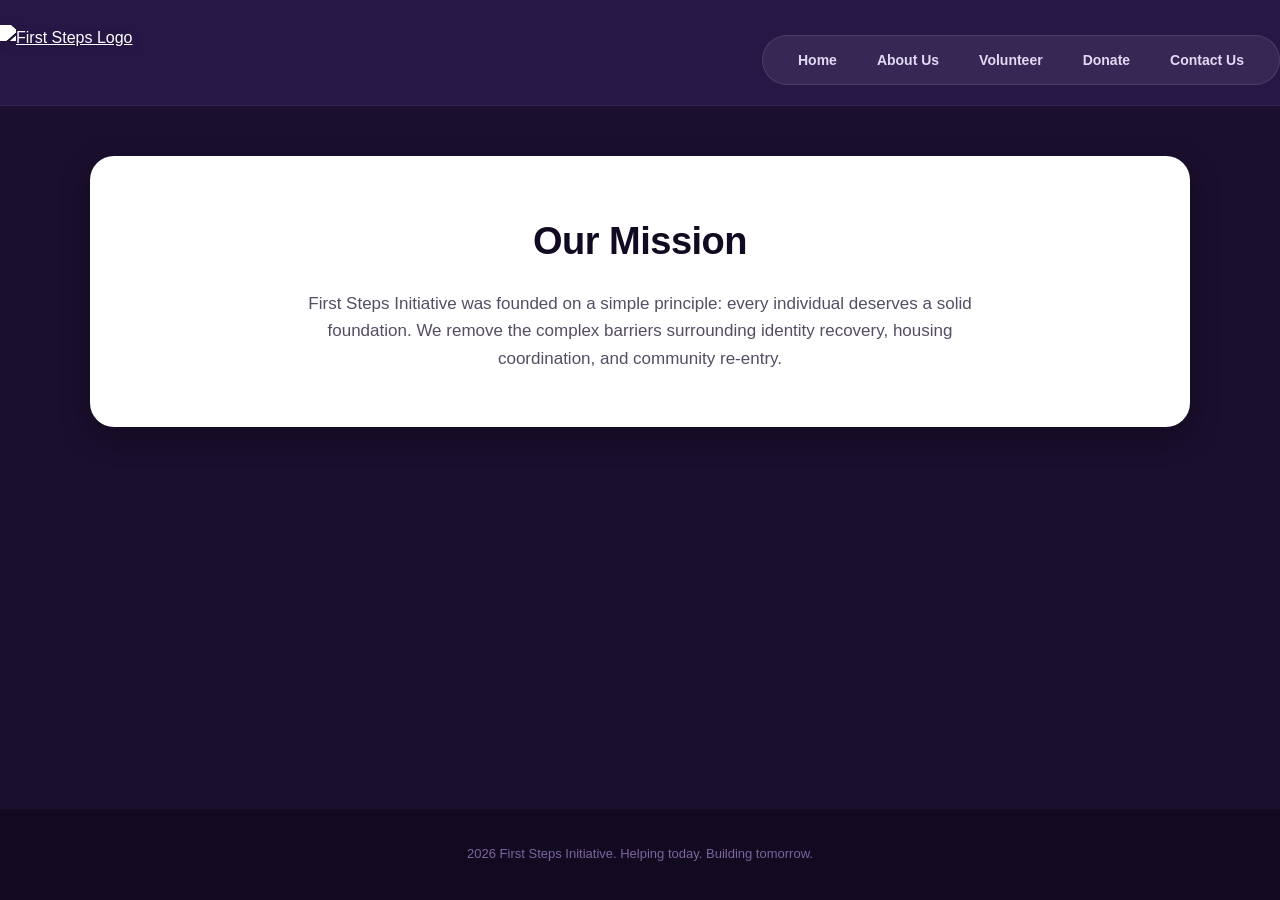
==== commit 870fe4a8: "fixed" ====
--- a/about.html
+++ b/about.html
@@ -8,13 +8,13 @@
 </head>
 <body>
 
-    <header class="main-header">
+    <header class="main-header" style="padding: 20px 0;">
         <div class="logo-container">
             <a href="index.html">
-                <img src="images/firststepslogo.png" alt="First Steps Logo" class="logo-img" style="max-height: 80px; width: auto; display: block;">
+                <img src="images/FirstStepsLogo.png" alt="First Steps Logo" class="logo-img" style="max-height: 160px; width: auto; display: block; margin: 0 auto;">
             </a>
         </div>
-        <nav class="nav-bubble">
+        <nav class="nav-bubble" style="margin-top: 15px;">
             <a href="index.html">Home</a>
             <a href="about.html">About Us</a>
             <a href="volunteer.html">Volunteer</a>
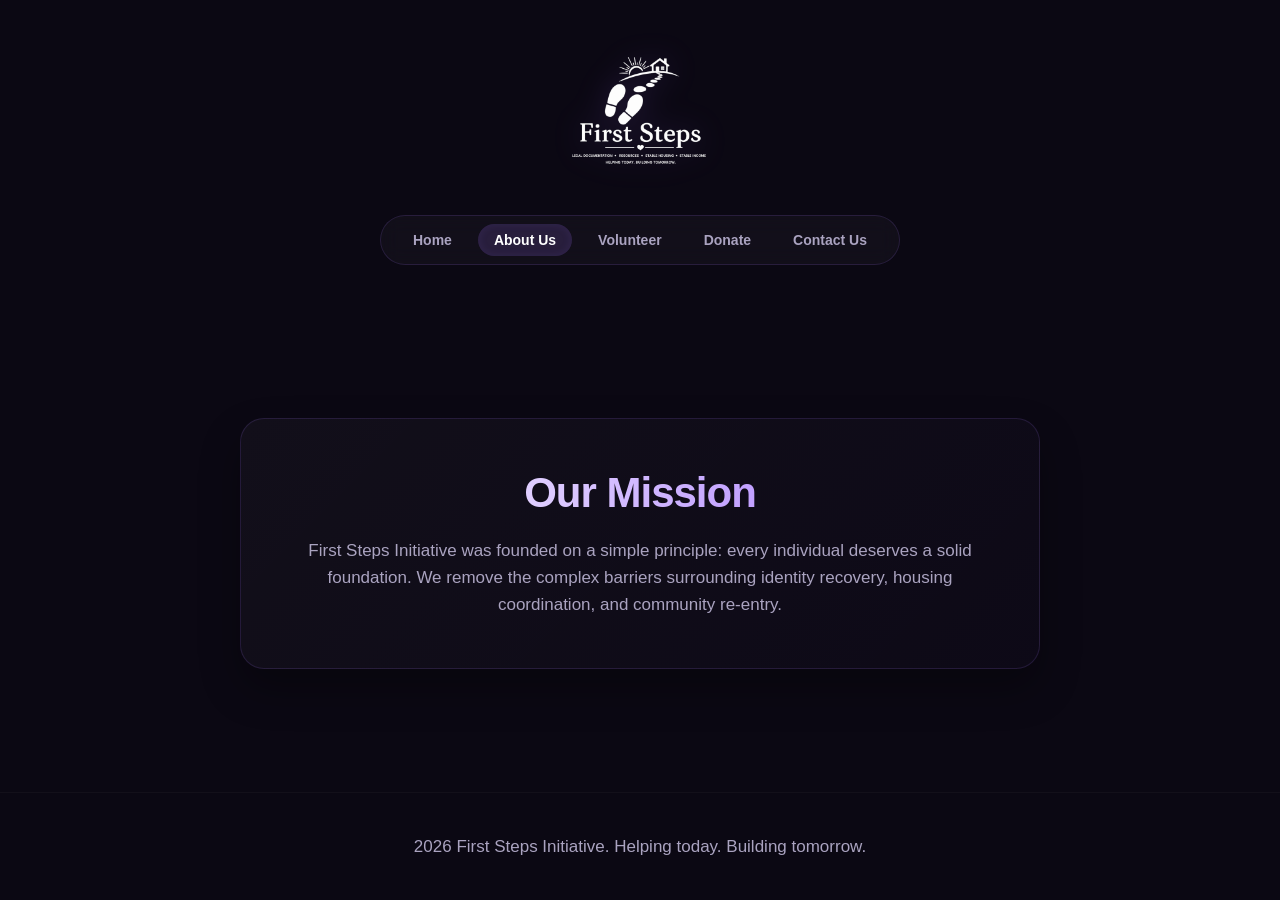
==== commit 576a91c6: "fixed bugs" ====
--- a/about.html
+++ b/about.html
@@ -4,19 +4,46 @@
     <meta charset="UTF-8">
     <meta name="viewport" content="width=device-width, initial-scale=1.0">
     <title>About Us - First Steps Initiative</title>
-    <link rel="stylesheet" href="styles.css">
+    <style>
+        :root {
+            --bg-color: #0b0813;
+            --card-bg: rgba(255, 255, 255, 0.04);
+            --card-border: rgba(162, 112, 255, 0.15);
+            --accent-purple: #a270ff;
+            --accent-glow: rgba(162, 112, 255, 0.4);
+            --text-main: #f3f0ff;
+            --text-muted: #aaa3c0;
+        }
+        * { box-sizing: border-box; margin: 0; padding: 0; font-family: -apple-system, BlinkMacSystemFont, "Segoe UI", Roboto, Helvetica, Arial, sans-serif; }
+        body { background-color: var(--bg-color); color: var(--text-main); min-height: 100vh; display: flex; flex-direction: column; justify-content: space-between; }
+        
+        .main-header { padding: 30px 20px; text-align: center; }
+        .logo-img { max-height: 160px; width: auto; display: block; margin: 0 auto; filter: drop-shadow(0 0 15px rgba(162, 112, 255, 0.2)); }
+        
+        .nav-bubble { display: inline-flex; background: rgba(255, 255, 255, 0.03); backdrop-filter: blur(10px); border: 1px solid var(--card-border); padding: 8px 16px; border-radius: 30px; margin-top: 25px; gap: 10px; }
+        .nav-bubble a { color: var(--text-muted); text-decoration: none; padding: 8px 16px; font-size: 14px; font-weight: 600; border-radius: 20px; transition: all 0.3s ease; }
+        .nav-bubble a:hover, .nav-bubble a.active { color: #fff; background: rgba(162, 112, 255, 0.15); box-shadow: inset 0 0 10px rgba(162, 112, 255, 0.1); }
+        
+        .page-container { max-width: 1100px; width: 100%; margin: 0 auto; padding: 40px 20px; flex-grow: 1; display: flex; flex-direction: column; justify-content: center; }
+        .hero-card { background: linear-gradient(135deg, rgba(255,255,255,0.03) 0%, rgba(162,112,255,0.02) 100%); border: 1px solid var(--card-border); border-radius: 24px; padding: 50px 40px; text-align: center; box-shadow: 0 20px 40px rgba(0,0,0,0.3); max-width: 800px; margin: 0 auto; position: relative; }
+        
+        h1 { font-size: 42px; font-weight: 800; letter-spacing: -1px; margin-bottom: 20px; background: linear-gradient(to right, #fff, var(--accent-purple)); -webkit-background-clip: text; -webkit-text-fill-color: transparent; }
+        p { font-size: 17px; line-height: 1.6; color: var(--text-muted); }
+        
+        .main-footer { padding: 40px 20px; text-align: center; border-top: 1px solid rgba(255, 255, 255, 0.03); font-size: 14px; color: rgba(255, 255, 255, 0.3); font-weight: 500; }
+    </style>
 </head>
 <body>
 
-    <header class="main-header" style="padding: 20px 0;">
+    <header class="main-header">
         <div class="logo-container">
             <a href="index.html">
-                <img src="images/FirstStepsLogo.png" alt="First Steps Logo" class="logo-img" style="max-height: 160px; width: auto; display: block; margin: 0 auto;">
+                <img src="images/FirstStepsLogo.png" alt="First Steps Logo" class="logo-img">
             </a>
         </div>
-        <nav class="nav-bubble" style="margin-top: 15px;">
+        <nav class="nav-bubble">
             <a href="index.html">Home</a>
-            <a href="about.html">About Us</a>
+            <a href="about.html" class="active">About Us</a>
             <a href="volunteer.html">Volunteer</a>
             <a href="donate.html">Donate</a>
             <a href="contact.html">Contact Us</a>
